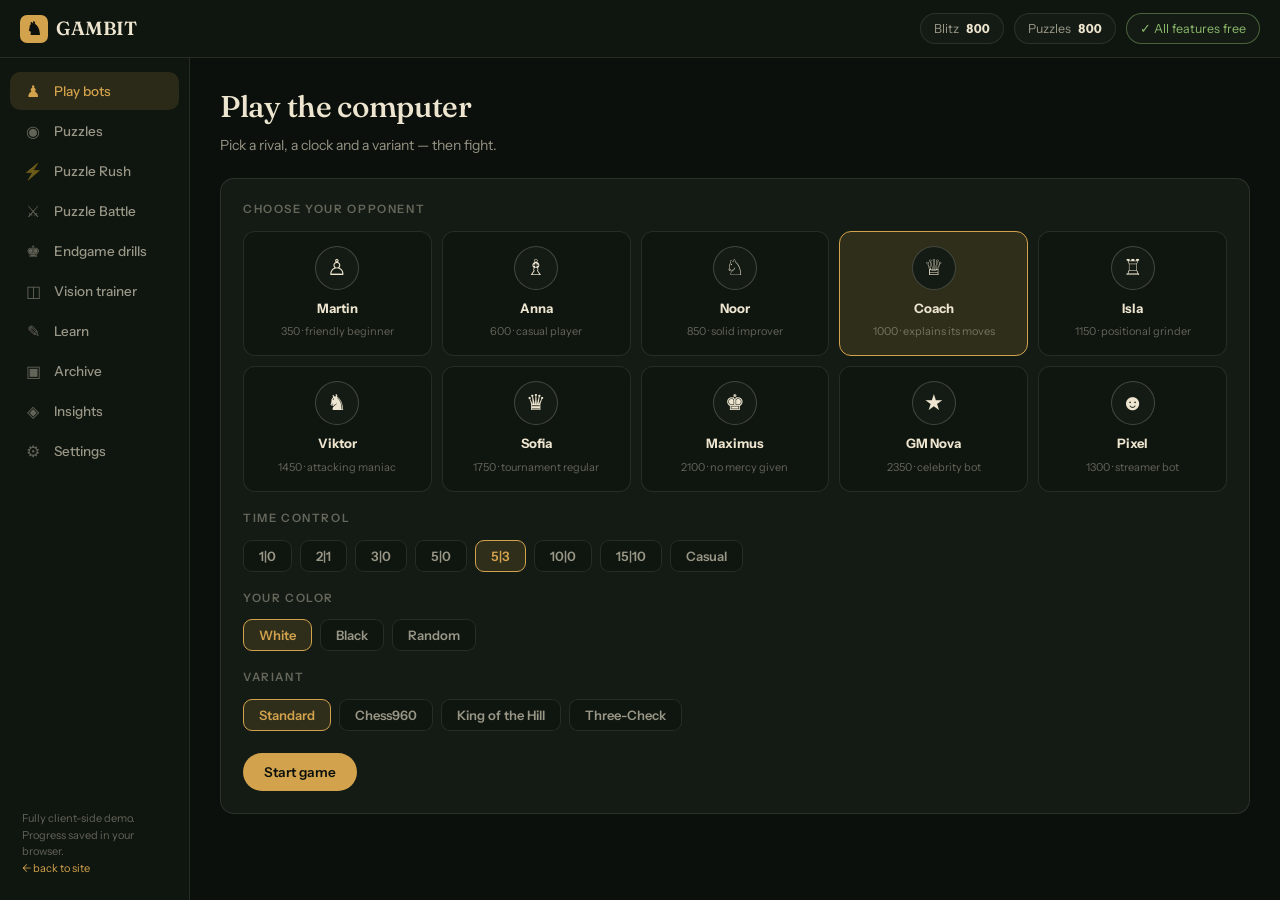
==== app.html @ e7a6931c "Initial commit" ====
<!DOCTYPE html>
<html lang="en">
<head>
<meta charset="UTF-8">
<meta name="viewport" content="width=device-width, initial-scale=1.0">
<title>GAMBIT — Play</title>
<link rel="preconnect" href="https://fonts.googleapis.com">
<link rel="preconnect" href="https://fonts.gstatic.com" crossorigin>
<link href="https://fonts.googleapis.com/css2?family=Fraunces:ital,opsz,wght@0,9..144,300..900;1,9..144,300..900&family=Instrument+Sans:ital,wght@0,400..700;1,400..700&display=swap" rel="stylesheet">
<style>
:root{
  --ink:#0b100c; --ink-2:#0f150f; --panel:#141b14; --panel-2:#182018;
  --line:rgba(237,229,207,.11); --line-strong:rgba(237,229,207,.22);
  --ivory:#ede5cf; --ivory-dim:rgba(237,229,207,.62); --ivory-faint:rgba(237,229,207,.38);
  --gold:#d2a24c; --gold-soft:rgba(210,162,76,.14);
  --green:#8ab86a; --green-soft:rgba(138,184,106,.13);
  --platinum:#c9cdd6; --diamond:#8ecfe0; --diamond-soft:rgba(142,207,224,.12);
  --red:#d0685a; --red-soft:rgba(208,104,90,.14);
  --sq-light:#e8dfc5; --sq-dark:#4e6b45;
  --font-display:"Fraunces",Georgia,serif; --font-body:"Instrument Sans",-apple-system,sans-serif;
}
*{margin:0;padding:0;box-sizing:border-box}
html,body{height:100%}
body{
  background:var(--ink);color:var(--ivory);font-family:var(--font-body);
  font-size:15px;line-height:1.55;-webkit-font-smoothing:antialiased;
  display:flex;flex-direction:column;overflow:hidden;
}
::selection{background:var(--gold);color:var(--ink)}
button{font-family:var(--font-body)}

/* ---------- topbar ---------- */
.topbar{
  display:flex;align-items:center;gap:18px;height:58px;padding:0 20px;
  border-bottom:1px solid var(--line);background:var(--ink-2);flex-shrink:0;
}
.logo{
  font-family:var(--font-display);font-size:19px;font-weight:600;color:var(--ivory);
  text-decoration:none;display:flex;align-items:center;gap:8px;
}
.logo .kn{width:28px;height:28px;border-radius:7px;background:var(--gold);color:var(--ink);display:grid;place-items:center;font-size:18px}
.topstats{margin-left:auto;display:flex;gap:10px;align-items:center;font-size:12.5px}
.stat-pill{
  display:flex;align-items:center;gap:7px;padding:5px 13px;border-radius:99px;
  border:1px solid var(--line);background:var(--panel);color:var(--ivory-dim);white-space:nowrap;
}
.stat-pill b{color:var(--ivory);font-variant-numeric:tabular-nums}
#tier-badge{cursor:pointer;border-color:rgba(210,162,76,.4);transition:.2s}
#tier-badge:hover{border-color:var(--gold)}
#tier-badge.t-basic{color:var(--ivory-dim)}
#tier-badge.t-gold{color:var(--gold)}
#tier-badge.t-platinum{color:var(--platinum)}
#tier-badge.t-diamond{color:var(--diamond)}

/* ---------- layout ---------- */
.shell{display:flex;flex:1;min-height:0}
.sidebar{
  width:190px;flex-shrink:0;border-right:1px solid var(--line);background:var(--ink-2);
  padding:14px 10px;display:flex;flex-direction:column;gap:2px;overflow-y:auto;
}
.snav{
  display:flex;align-items:center;gap:11px;padding:9px 13px;border-radius:10px;
  background:transparent;border:0;color:var(--ivory-dim);font-size:13.5px;font-weight:500;
  cursor:pointer;text-align:left;transition:.15s;width:100%;
}
.snav .ic{width:20px;text-align:center;font-size:16px;color:var(--ivory-faint)}
.snav:hover{background:rgba(237,229,207,.05);color:var(--ivory)}
.snav.on{background:var(--gold-soft);color:var(--gold)}
.snav.on .ic{color:var(--gold)}
.snav .lock{margin-left:auto;font-size:11px;color:var(--ivory-faint)}
.side-note{margin-top:auto;font-size:11px;color:var(--ivory-faint);padding:10px 12px;line-height:1.5}
.side-note a{color:var(--gold);text-decoration:none}

.main{flex:1;overflow-y:auto;padding:26px 30px 60px}
.panel{display:none;max-width:1060px;margin:0 auto}
.panel.on{display:block}
.panel-head{margin-bottom:22px}
.panel-head h1{font-family:var(--font-display);font-size:30px;font-weight:520;letter-spacing:-.01em}
.panel-head p{color:var(--ivory-dim);font-size:14px;margin-top:4px}

/* ---------- shared ui ---------- */
.card{background:var(--panel);border:1px solid var(--line);border-radius:14px;padding:22px}
.btn{
  display:inline-flex;align-items:center;justify-content:center;gap:8px;
  font-weight:600;font-size:13.5px;padding:10px 20px;border-radius:99px;
  border:1px solid transparent;cursor:pointer;transition:.18s;text-decoration:none;
}
.btn-gold{background:var(--gold);color:var(--ink)}
.btn-gold:hover{background:#e3b562}
.btn-ghost{border-color:var(--line-strong);color:var(--ivory);background:transparent}
.btn-ghost:hover{border-color:var(--ivory)}
.btn-sm{padding:7px 14px;font-size:12.5px}
.btn:disabled{opacity:.45;cursor:not-allowed}
.tag{
  display:inline-block;font-size:10.5px;font-weight:600;letter-spacing:.1em;text-transform:uppercase;
  padding:3px 9px;border-radius:99px;border:1px solid var(--line-strong);color:var(--ivory-dim);
}
.tag.gold{color:var(--gold);border-color:rgba(210,162,76,.45);background:var(--gold-soft)}
.tag.green{color:var(--green);border-color:rgba(138,184,106,.45);background:var(--green-soft)}
.tag.diamond{color:var(--diamond);border-color:rgba(142,207,224,.45);background:var(--diamond-soft)}
.tag.red{color:var(--red);border-color:rgba(208,104,90,.45);background:var(--red-soft)}

/* ---------- board widget ---------- */
.gboard{
  display:grid;grid-template-columns:repeat(8,1fr);aspect-ratio:1;width:100%;
  border-radius:10px;overflow:hidden;border:1px solid rgba(0,0,0,.55);
  box-shadow:0 20px 50px rgba(0,0,0,.4);user-select:none;
}
.gboard .sq{
  position:relative;display:grid;place-items:center;aspect-ratio:1;
  font-size:clamp(20px,4.2vmin,40px);line-height:1;cursor:pointer;
}
.gboard .sq.l{background:var(--sq-light)}
.gboard .sq.d{background:var(--sq-dark)}
.gboard .sq .pc{position:relative;z-index:2}
.gboard .sq .pc.w{color:#fbf6e8;text-shadow:0 1px 0 rgba(0,0,0,.8),0 0 2px rgba(0,0,0,.55)}
.gboard .sq .pc.b{color:#1d2016;text-shadow:0 1px 0 rgba(255,255,255,.15)}
.gboard .sq.sel::after,{}
.gboard .sq.sel::before{content:"";position:absolute;inset:0;background:rgba(210,162,76,.4);z-index:1}
.gboard .sq.last::before{content:"";position:absolute;inset:0;background:rgba(210,162,76,.22);z-index:0}
.gboard .sq.chk::before{content:"";position:absolute;inset:0;background:rgba(208,104,90,.5);z-index:1}
.gboard .sq .dot{
  position:absolute;width:26%;height:26%;border-radius:50%;
  background:rgba(20,27,20,.35);z-index:3;pointer-events:none;
}
.gboard .sq.l .dot{background:rgba(20,27,20,.25)}
.gboard .sq .ring{
  position:absolute;inset:6%;border-radius:50%;
  border:3px solid rgba(20,27,20,.3);z-index:3;pointer-events:none;
}
.gboard .sq .pcimg{
  width:88%;height:88%;position:relative;z-index:2;pointer-events:none;
  -webkit-user-drag:none;
}
.gboard .sq .coord{
  position:absolute;font-size:9px;font-weight:700;z-index:1;opacity:.7;
}

/* ---------- settings ---------- */
.pieceset-row{display:flex;gap:12px;flex-wrap:wrap;margin-top:12px}
.pieceset-card{
  background:var(--ink-2);border:1px solid var(--line);border-radius:12px;
  padding:14px 20px;cursor:pointer;text-align:center;transition:.15s;min-width:110px;
}
.pieceset-card:hover{border-color:var(--line-strong)}
.pieceset-card.sel{border-color:var(--gold);background:var(--gold-soft)}
.pieceset-card .prev{
  display:flex;gap:3px;font-size:32px;margin-bottom:8px;
  align-items:center;justify-content:center;height:42px;color:var(--ivory);
}
.pieceset-card .prev img{width:36px;height:36px}
.pieceset-card b{font-size:12.5px}
.swatch-row{display:flex;gap:12px;flex-wrap:wrap;margin-top:12px}
.swatch{
  width:80px;border-radius:10px;cursor:pointer;border:2px solid var(--line);
  overflow:hidden;background:var(--ink-2);transition:.15s;padding-bottom:4px;
}
.swatch:hover{border-color:var(--line-strong)}
.swatch.sel{border-color:var(--gold)}
.swatch .grid{
  width:100%;height:56px;
  background:repeating-conic-gradient(var(--sw-d) 0% 25%, var(--sw-l) 0% 50%) 0 0/50% 50%;
}
.swatch span{display:block;font-size:10px;text-align:center;color:var(--ivory-dim);padding-top:5px}
.promo-row button .pcimg{width:44px;height:44px}
.gboard .sq .coord.f{right:3px;bottom:2px}
.gboard .sq .coord.r{left:3px;top:2px}
.gboard .sq.l .coord{color:var(--sq-dark)}
.gboard .sq.d .coord{color:var(--sq-light)}

/* ---------- play panel ---------- */
.setup-grid{display:grid;grid-template-columns:1fr;gap:18px}
.bots-grid{display:grid;grid-template-columns:repeat(5,1fr);gap:10px;margin-top:12px}
.bot-card{
  background:var(--ink-2);border:1px solid var(--line);border-radius:12px;padding:14px 10px;
  text-align:center;cursor:pointer;transition:.15s;position:relative;
}
.bot-card:hover{border-color:var(--line-strong)}
.bot-card.sel{border-color:var(--gold);background:var(--gold-soft)}
.bot-card .face{
  width:44px;height:44px;border-radius:50%;margin:0 auto 8px;font-size:22px;
  display:grid;place-items:center;background:var(--panel);border:1px solid var(--line-strong);
}
.bot-card b{display:block;font-size:13px}
.bot-card small{color:var(--ivory-faint);font-size:11px}
.bot-card .locked-ov{
  position:absolute;inset:0;border-radius:12px;background:rgba(11,16,12,.72);
  display:grid;place-items:center;font-size:11px;color:var(--gold);font-weight:600;
}
.opt-row{display:flex;gap:8px;flex-wrap:wrap;margin-top:12px}
.opt{
  padding:7px 15px;border-radius:9px;font-size:13px;font-weight:600;
  background:var(--ink-2);border:1px solid var(--line);color:var(--ivory-dim);cursor:pointer;transition:.15s;
}
.opt:hover{border-color:var(--line-strong);color:var(--ivory)}
.opt.sel{border-color:var(--gold);color:var(--gold);background:var(--gold-soft)}
.setup-label{font-size:11.5px;font-weight:600;letter-spacing:.14em;text-transform:uppercase;color:var(--ivory-faint);margin-top:18px}

.game-layout{display:grid;grid-template-columns:minmax(300px,560px) minmax(240px,1fr);gap:22px;align-items:start}
.player-bar{
  display:flex;align-items:center;gap:11px;padding:9px 4px;
}
.player-bar .face{width:34px;height:34px;border-radius:50%;background:var(--panel);border:1px solid var(--line-strong);display:grid;place-items:center;font-size:17px;flex-shrink:0}
.player-bar b{font-size:13.5px}
.player-bar small{color:var(--ivory-faint);font-size:11.5px;display:block}
.clock{
  margin-left:auto;font-variant-numeric:tabular-nums;font-weight:700;font-size:19px;
  padding:6px 14px;border-radius:9px;background:var(--ink-2);border:1px solid var(--line);
  color:var(--ivory-dim);
}
.clock.on{color:var(--ivory);border-color:var(--gold);background:var(--gold-soft)}
.clock.low{color:var(--red);border-color:var(--red)}
.side-col .card{margin-bottom:14px}
.movelist{
  max-height:300px;overflow-y:auto;font-size:13px;font-variant-numeric:tabular-nums;
  display:grid;grid-template-columns:32px 1fr 1fr;gap:1px 8px;
}
.movelist .no{color:var(--ivory-faint)}
.movelist span{padding:2px 4px;border-radius:5px}
.movelist span.cur{background:var(--gold-soft);color:var(--gold)}
.coach-bubble{
  font-size:13px;color:var(--ivory-dim);background:var(--ink-2);
  border:1px dashed var(--line-strong);border-radius:10px;padding:12px 14px;margin-top:10px;
}
.coach-bubble b{color:var(--gold)}
.game-status{font-size:13.5px;color:var(--ivory-dim);min-height:20px;margin:10px 0}
.game-btns{display:flex;gap:8px;flex-wrap:wrap}
.checks-track{display:flex;gap:5px;margin-top:6px}
.checks-track span{width:14px;height:14px;border-radius:4px;background:var(--ink-2);border:1px solid var(--line)}
.checks-track span.hit{background:var(--red);border-color:var(--red)}

/* ---------- puzzle panels ---------- */
.puz-layout{display:grid;grid-template-columns:minmax(300px,520px) minmax(240px,1fr);gap:22px;align-items:start}
.puz-meta .big-num{font-family:var(--font-display);font-size:42px;font-weight:540;line-height:1}
.puz-meta .lbl{font-size:11px;letter-spacing:.14em;text-transform:uppercase;color:var(--ivory-faint)}
.puz-feedback{font-size:14px;min-height:22px;margin-top:10px}
.puz-feedback.good{color:var(--green)}
.puz-feedback.bad{color:var(--red)}
.streak-flame{font-size:26px}
.stat-row{display:flex;gap:20px;margin-top:14px;flex-wrap:wrap}
.stat-row>div b{display:block;font-family:var(--font-display);font-size:24px;font-weight:540}
.stat-row>div span{font-size:11px;color:var(--ivory-faint);letter-spacing:.08em;text-transform:uppercase}
.rush-hud{display:flex;align-items:center;gap:16px;margin-bottom:14px;flex-wrap:wrap}
.rush-hud .timer{font-variant-numeric:tabular-nums;font-family:var(--font-display);font-size:34px;font-weight:560}
.rush-hud .timer.low{color:var(--red)}
.strikes{display:flex;gap:6px}
.strikes span{
  width:28px;height:28px;border-radius:8px;display:grid;place-items:center;
  background:var(--ink-2);border:1px solid var(--line);font-size:14px;color:var(--ivory-faint);
}
.strikes span.hit{color:var(--red);border-color:var(--red);background:var(--red-soft)}
.battle-scores{display:flex;gap:14px;align-items:center;margin-bottom:12px}
.battle-scores .bscore{
  flex:1;text-align:center;background:var(--ink-2);border:1px solid var(--line);
  border-radius:12px;padding:10px;
}
.battle-scores .bscore b{font-family:var(--font-display);font-size:30px;font-weight:560;display:block}
.battle-scores .bscore.me b{color:var(--green)}
.battle-scores .bscore.opp b{color:var(--red)}
.battle-scores .vs{font-family:var(--font-display);font-style:italic;color:var(--ivory-faint)}

/* ---------- drills ---------- */
.drill-grid{display:grid;grid-template-columns:repeat(3,1fr);gap:14px}
.drill-card{
  background:var(--panel);border:1px solid var(--line);border-radius:12px;padding:20px;
  cursor:pointer;transition:.15s;position:relative;
}
.drill-card:hover{border-color:var(--gold)}
.drill-card h4{font-family:var(--font-display);font-size:17px;font-weight:560;margin-bottom:4px}
.drill-card p{font-size:12.5px;color:var(--ivory-dim)}
.drill-card .done{position:absolute;top:14px;right:14px;color:var(--green);font-size:16px}
.drill-card.locked{opacity:.55}
.drill-card.locked:hover{border-color:var(--line)}

/* ---------- vision ---------- */
.vision-target{
  font-family:var(--font-display);font-size:54px;font-weight:600;text-align:center;
  letter-spacing:.02em;min-height:70px;
}
.vision-target .good{color:var(--green)}
.vision-target .bad{color:var(--red)}

/* ---------- learn ---------- */
.lesson{border:1px solid var(--line);border-radius:12px;margin-bottom:10px;background:var(--panel);overflow:hidden}
.lesson summary{
  padding:16px 20px;cursor:pointer;font-weight:600;font-size:14.5px;list-style:none;
  display:flex;align-items:center;gap:12px;
}
.lesson summary .ic{color:var(--gold)}
.lesson summary::-webkit-details-marker{display:none}
.lesson .body{padding:0 20px 18px;font-size:14px;color:var(--ivory-dim);line-height:1.7}
.lesson .body p{margin-bottom:10px}
.lesson .body b{color:var(--ivory)}
.theme-grid{display:grid;grid-template-columns:repeat(3,1fr);gap:12px;margin-top:14px}

/* ---------- archive ---------- */
.arch-table{width:100%;border-collapse:collapse;font-size:13px}
.arch-table th{
  text-align:left;padding:9px 12px;font-size:10.5px;letter-spacing:.12em;text-transform:uppercase;
  color:var(--ivory-faint);border-bottom:1px solid var(--line-strong);
}
.arch-table td{padding:10px 12px;border-bottom:1px solid var(--line)}
.arch-table tr.g{cursor:pointer;transition:.12s}
.arch-table tr.g:hover{background:rgba(237,229,207,.04)}
.res-w{color:var(--green);font-weight:700}
.res-l{color:var(--red);font-weight:700}
.res-d{color:var(--ivory-faint);font-weight:700}

/* ---------- insights ---------- */
.ins-grid{display:grid;grid-template-columns:1fr 1fr;gap:16px}
.ins-grid canvas{width:100%;height:150px}
.gate-card{text-align:center;padding:50px 30px}
.gate-card .big{font-size:40px;margin-bottom:12px}

/* ---------- membership ---------- */
.mem-grid{display:grid;grid-template-columns:repeat(4,1fr);gap:14px}
.mem-card{background:var(--panel);border:1px solid var(--line);border-radius:14px;padding:20px;display:flex;flex-direction:column}
.mem-card h4{font-family:var(--font-display);font-size:19px;font-weight:560;margin-bottom:2px}
.mem-card .pr{font-size:12px;color:var(--ivory-faint);margin-bottom:12px}
.mem-card ul{list-style:none;font-size:12px;color:var(--ivory-dim);flex:1;margin-bottom:14px}
.mem-card ul li{padding:4px 0 4px 16px;position:relative}
.mem-card ul li::before{content:"✓";position:absolute;left:0;color:var(--green)}
.mem-card.cur{border-color:var(--gold)}
.mem-card.cur .curtag{color:var(--gold);font-size:10.5px;font-weight:700;letter-spacing:.1em;text-transform:uppercase}
.mem-card.t-gold h4{color:var(--gold)}
.mem-card.t-platinum h4{color:var(--platinum)}
.mem-card.t-diamond h4{color:var(--diamond)}

/* ---------- review ---------- */
.rev-list{max-height:340px;overflow-y:auto;font-size:13px}
.rev-row{display:flex;gap:10px;align-items:baseline;padding:6px 8px;border-bottom:1px solid var(--line)}
.rev-row .mv{font-variant-numeric:tabular-nums;min-width:76px;font-weight:600}
.rev-row .cls{font-size:11px;font-weight:700;min-width:84px}
.rev-row .cmt{color:var(--ivory-faint);font-size:12px}
.c-Best{color:var(--green)}.c-Excellent{color:#a4c977}.c-Good{color:#c4cf9a}
.c-Inaccuracy{color:#e0c04f}.c-Mistake{color:#e09a3e}.c-Blunder{color:var(--red)}
.acc-big{font-family:var(--font-display);font-size:38px;font-weight:560}
.rev-progress{height:6px;border-radius:99px;background:var(--ink-2);overflow:hidden;margin:12px 0}
.rev-progress div{height:100%;background:var(--gold);width:0%;transition:width .2s}

/* ---------- modal & toast ---------- */
.modal-back{
  position:fixed;inset:0;background:rgba(5,8,5,.7);backdrop-filter:blur(4px);
  display:none;place-items:center;z-index:200;padding:20px;
}
.modal-back.on{display:grid}
.modal{
  background:var(--panel-2);border:1px solid var(--line-strong);border-radius:16px;
  padding:28px;max-width:520px;width:100%;max-height:86vh;overflow-y:auto;
  box-shadow:0 40px 90px rgba(0,0,0,.6);
}
.modal h3{font-family:var(--font-display);font-size:23px;font-weight:540;margin-bottom:10px}
.modal p{color:var(--ivory-dim);font-size:14px;margin-bottom:16px}
.promo-row{display:flex;gap:10px;justify-content:center}
.promo-row button{
  width:64px;height:64px;font-size:38px;border-radius:12px;cursor:pointer;
  background:var(--ink-2);border:1px solid var(--line-strong);color:var(--ivory);transition:.15s;
}
.promo-row button:hover{border-color:var(--gold);background:var(--gold-soft)}
#toast{
  position:fixed;bottom:24px;left:50%;transform:translateX(-50%) translateY(80px);
  background:var(--panel-2);border:1px solid var(--gold);color:var(--ivory);
  padding:11px 22px;border-radius:99px;font-size:13.5px;z-index:300;
  transition:transform .3s cubic-bezier(.2,.7,.2,1);pointer-events:none;max-width:90vw;
}
#toast.on{transform:translateX(-50%) translateY(0)}

/* ---------- responsive ---------- */
@media(max-width:900px){
  .sidebar{width:56px;padding:12px 6px}
  .snav{justify-content:center;padding:10px 0}
  .snav .txt,.snav .lock,.side-note{display:none}
  .game-layout,.puz-layout{grid-template-columns:1fr}
  .bots-grid{grid-template-columns:repeat(3,1fr)}
  .drill-grid,.theme-grid{grid-template-columns:repeat(2,1fr)}
  .mem-grid,.ins-grid{grid-template-columns:1fr 1fr}
  .main{padding:18px 14px 50px}
  .topstats .hide-m{display:none}
}
@media(max-width:560px){
  .mem-grid,.ins-grid,.drill-grid,.theme-grid,.bots-grid{grid-template-columns:1fr 1fr}
}
</style>
</head>
<body>

<div class="topbar">
  <a class="logo" href="index.html"><span class="kn">♞</span>GAMBIT</a>
  <div class="topstats">
    <span class="stat-pill hide-m">Blitz <b id="top-blitz">800</b></span>
    <span class="stat-pill hide-m">Puzzles <b id="top-puzzle">800</b></span>
    <span class="stat-pill" style="color:var(--green);border-color:rgba(138,184,106,.45)">✓ All features free</span>
  </div>
</div>

<div class="shell">
  <nav class="sidebar" id="sidebar">
    <button class="snav on" data-p="play"><span class="ic">♟</span><span class="txt">Play bots</span></button>
    <button class="snav" data-p="puzzles"><span class="ic">◉</span><span class="txt">Puzzles</span></button>
    <button class="snav" data-p="rush"><span class="ic">⚡</span><span class="txt">Puzzle Rush</span></button>
    <button class="snav" data-p="battle"><span class="ic">⚔</span><span class="txt">Puzzle Battle</span></button>
    <button class="snav" data-p="drills"><span class="ic">♚</span><span class="txt">Endgame drills</span></button>
    <button class="snav" data-p="vision"><span class="ic">◫</span><span class="txt">Vision trainer</span></button>
    <button class="snav" data-p="learn"><span class="ic">✎</span><span class="txt">Learn</span></button>
    <button class="snav" data-p="archive"><span class="ic">▣</span><span class="txt">Archive</span></button>
    <button class="snav" data-p="insights"><span class="ic">◈</span><span class="txt">Insights</span></button>
    <button class="snav" data-p="settings"><span class="ic">⚙</span><span class="txt">Settings</span></button>
    <div class="side-note">Fully client-side demo.<br>Progress saved in your browser.<br><a href="index.html">← back to site</a></div>
  </nav>

  <main class="main">

    <!-- ============ PLAY ============ -->
    <div class="panel on" id="panel-play">
      <div class="panel-head"><h1>Play the computer</h1><p>Pick a rival, a clock and a variant — then fight.</p></div>
      <div id="play-setup">
        <div class="card">
          <div class="setup-label" style="margin-top:0">Choose your opponent</div>
          <div class="bots-grid" id="bots-grid"></div>
          <div class="setup-label">Time control</div>
          <div class="opt-row" id="tc-row"></div>
          <div class="setup-label">Your color</div>
          <div class="opt-row" id="color-row">
            <button class="opt sel" data-v="w">White</button>
            <button class="opt" data-v="b">Black</button>
            <button class="opt" data-v="r">Random</button>
          </div>
          <div class="setup-label">Variant</div>
          <div class="opt-row" id="var-row">
            <button class="opt sel" data-v="standard">Standard</button>
            <button class="opt" data-v="960">Chess960</button>
            <button class="opt" data-v="koth">King of the Hill</button>
            <button class="opt" data-v="3check">Three-Check</button>
          </div>
          <div style="margin-top:22px;display:flex;gap:10px;align-items:center;flex-wrap:wrap">
            <button class="btn btn-gold" id="btn-start-game">Start game</button>
            <span style="font-size:12px;color:var(--ivory-faint)" id="setup-note"></span>
          </div>
        </div>
      </div>
      <div id="play-game" style="display:none">
        <div class="game-layout">
          <div>
            <div class="player-bar" id="bar-top"></div>
            <div id="board-play"></div>
            <div class="player-bar" id="bar-bottom"></div>
          </div>
          <div class="side-col">
            <div class="card">
              <div class="setup-label" style="margin-top:0">Moves</div>
              <div class="movelist" id="movelist"></div>
              <div class="game-status" id="game-status"></div>
              <div id="checks-ui" style="display:none;font-size:12px;color:var(--ivory-faint)">
                Checks — you: <span class="checks-track" id="chk-me"></span> bot: <span class="checks-track" id="chk-bot"></span>
              </div>
              <div class="game-btns" style="margin-top:12px">
                <button class="btn btn-ghost btn-sm" id="btn-hint">Hint</button>
                <button class="btn btn-ghost btn-sm" id="btn-flip">Flip</button>
                <button class="btn btn-ghost btn-sm" id="btn-resign">Resign</button>
                <button class="btn btn-ghost btn-sm" id="btn-abort">New game</button>
              </div>
              <div class="coach-bubble" id="coach-bubble" style="display:none"></div>
            </div>
            <div class="card" id="postgame" style="display:none">
              <div class="setup-label" style="margin-top:0">Game over</div>
              <div id="postgame-txt" style="font-size:14px;margin:8px 0 14px"></div>
              <div class="game-btns">
                <button class="btn btn-gold btn-sm" id="btn-review">Game Review</button>
                <button class="btn btn-ghost btn-sm" id="btn-rematch">Rematch</button>
              </div>
            </div>
          </div>
        </div>
      </div>
    </div>

    <!-- ============ PUZZLES ============ -->
    <div class="panel" id="panel-puzzles">
      <div class="panel-head"><h1>Puzzles</h1><p>Rated tactics and the Daily Puzzle — every position is engine-verified.</p></div>
      <div class="puz-layout">
        <div>
          <div id="board-puzzle"></div>
          <div class="puz-feedback" id="puz-feedback"></div>
        </div>
        <div class="side-col">
          <div class="card">
            <div class="setup-label" style="margin-top:0">Daily Puzzle <span id="daily-date" style="letter-spacing:0;text-transform:none"></span></div>
            <div class="stat-row">
              <div><b id="streak-count">0</b><span>day streak</span></div>
              <div><b id="daily-state">—</b><span>today</span></div>
            </div>
            <button class="btn btn-gold btn-sm" id="btn-daily" style="margin-top:14px">Solve today's puzzle</button>
          </div>
          <div class="card">
            <div class="setup-label" style="margin-top:0">Rated Puzzles</div>
            <div class="stat-row">
              <div><b id="puz-rating">800</b><span>puzzle rating</span></div>
              <div><b id="puz-solved">0</b><span>solved total</span></div>
            </div>
            <div style="display:flex;gap:8px;margin-top:14px">
              <button class="btn btn-gold btn-sm" id="btn-rated">Rated puzzle</button>
              <button class="btn btn-ghost btn-sm" id="btn-practice">Practice (unrated)</button>
            </div>
          </div>
          <div class="card" id="puz-info" style="display:none">
            <div class="setup-label" style="margin-top:0">Current puzzle</div>
            <div style="font-size:13.5px;color:var(--ivory-dim)" id="puz-desc"></div>
            <button class="btn btn-ghost btn-sm" id="btn-puz-giveup" style="margin-top:12px">Give up</button>
          </div>
        </div>
      </div>
    </div>

    <!-- ============ RUSH ============ -->
    <div class="panel" id="panel-rush">
      <div class="panel-head"><h1>Puzzle Rush</h1><p>5 minutes. Escalating difficulty. Three strikes and you're out.</p></div>
      <div class="puz-layout">
        <div>
          <div class="rush-hud">
            <div class="timer" id="rush-timer">5:00</div>
            <div class="strikes" id="rush-strikes"><span>✗</span><span>✗</span><span>✗</span></div>
            <div style="margin-left:auto" class="puz-meta"><div class="big-num" id="rush-score">0</div><div class="lbl">score</div></div>
          </div>
          <div id="board-rush"></div>
          <div class="puz-feedback" id="rush-feedback"></div>
        </div>
        <div class="side-col">
          <div class="card">
            <div class="stat-row" style="margin-top:0">
              <div><b id="rush-best">0</b><span>best score</span></div>
            </div>
            <button class="btn btn-gold" id="btn-rush-start" style="margin-top:16px">Start Puzzle Rush</button>
          </div>
        </div>
      </div>
    </div>

    <!-- ============ BATTLE ============ -->
    <div class="panel" id="panel-battle">
      <div class="panel-head"><h1>Puzzle Battle</h1><p>Same puzzles, same clock — race a matched rival for 3 minutes.</p></div>
      <div class="puz-layout">
        <div>
          <div class="battle-scores">
            <div class="bscore me"><b id="bat-me">0</b>you</div>
            <div class="vs">vs</div>
            <div class="bscore opp"><b id="bat-opp">0</b><span id="bat-opp-name">rival</span></div>
          </div>
          <div class="rush-hud">
            <div class="timer" id="bat-timer">3:00</div>
            <div class="strikes" id="bat-strikes"><span>✗</span><span>✗</span><span>✗</span></div>
          </div>
          <div id="board-battle"></div>
          <div class="puz-feedback" id="bat-feedback"></div>
        </div>
        <div class="side-col">
          <div class="card">
            <div class="stat-row" style="margin-top:0">
              <div><b id="bat-rating">800</b><span>battle rating</span></div>
              <div><b id="bat-pts">0</b><span>season points</span></div>
            </div>
            <button class="btn btn-gold" id="btn-bat-start" style="margin-top:16px">Find opponent</button>
            <div style="font-size:11.5px;color:var(--ivory-faint);margin-top:10px">Win streaks multiply season points. Season resets monthly.</div>
          </div>
        </div>
      </div>
    </div>

    <!-- ============ DRILLS ============ -->
    <div class="panel" id="panel-drills">
      <div class="panel-head"><h1>Endgame drills</h1><p>Convert winning endgames against a stubborn engine. Draws count as a fail — technique matters.</p></div>
      <div id="drill-list"><div class="drill-grid" id="drill-grid"></div></div>
      <div id="drill-play" style="display:none">
        <div class="puz-layout">
          <div>
            <div id="board-drill"></div>
            <div class="puz-feedback" id="drill-feedback"></div>
          </div>
          <div class="side-col">
            <div class="card">
              <div class="setup-label" style="margin-top:0" id="drill-title">Drill</div>
              <p style="font-size:13px;color:var(--ivory-dim);margin:8px 0 14px" id="drill-desc"></p>
              <div class="game-btns">
                <button class="btn btn-ghost btn-sm" id="btn-drill-restart">Restart</button>
                <button class="btn btn-ghost btn-sm" id="btn-drill-back">All drills</button>
              </div>
            </div>
          </div>
        </div>
      </div>
    </div>

    <!-- ============ VISION ============ -->
    <div class="panel" id="panel-vision">
      <div class="panel-head"><h1>Vision trainer</h1><p>30 seconds — click the named square as fast as you can. Board coordinates become reflex.</p></div>
      <div class="puz-layout">
        <div>
          <div class="vision-target" id="vision-target">—</div>
          <div id="board-vision"></div>
        </div>
        <div class="side-col">
          <div class="card">
            <div class="stat-row" style="margin-top:0">
              <div><b id="vis-time">30</b><span>seconds</span></div>
              <div><b id="vis-score">0</b><span>score</span></div>
              <div><b id="vis-best">0</b><span>best</span></div>
            </div>
            <div class="opt-row" style="margin-top:14px">
              <button class="opt sel" id="vis-side-w">As White</button>
              <button class="opt" id="vis-side-b">As Black</button>
            </div>
            <button class="btn btn-gold" id="btn-vis-start" style="margin-top:14px">Start</button>
          </div>
        </div>
      </div>
    </div>

    <!-- ============ LEARN ============ -->
    <div class="panel" id="panel-learn">
      <div class="panel-head"><h1>Learn</h1><p>The free "New to Chess" guide, plus themed checkmate trainers.</p></div>
      <div id="learn-lessons"></div>
      <div class="card" style="margin-top:20px">
        <div class="setup-label" style="margin-top:0">Themed trainers</div>
        <div class="theme-grid" id="theme-grid"></div>
      </div>
      <div id="learn-play" style="display:none;margin-top:20px">
        <div class="puz-layout">
          <div>
            <div id="board-learn"></div>
            <div class="puz-feedback" id="learn-feedback"></div>
          </div>
          <div class="side-col">
            <div class="card">
              <div class="setup-label" style="margin-top:0" id="learn-title">Trainer</div>
              <div class="stat-row"><div><b id="learn-prog">0/0</b><span>progress</span></div></div>
              <button class="btn btn-ghost btn-sm" id="btn-learn-back" style="margin-top:12px">Back to sets</button>
            </div>
          </div>
        </div>
      </div>
    </div>

    <!-- ============ ARCHIVE ============ -->
    <div class="panel" id="panel-archive">
      <div class="panel-head"><h1>Archive</h1><p>Every game you've played here, stored in your browser. Click a game to replay it.</p></div>
      <div class="card" style="padding:6px 6px">
        <table class="arch-table">
          <thead><tr><th>Date</th><th>Opponent</th><th>You</th><th>Time</th><th>Variant</th><th>Result</th><th>Moves</th></tr></thead>
          <tbody id="arch-body"></tbody>
        </table>
        <div id="arch-empty" style="padding:30px;text-align:center;color:var(--ivory-faint);font-size:13.5px">No games yet — go beat a bot.</div>
      </div>
    </div>

    <!-- ============ INSIGHTS ============ -->
    <div class="panel" id="panel-insights">
      <div class="panel-head"><h1>Insights</h1><p>Aggregated performance data across all your games.</p></div>
      <div id="insights-body">
        <div class="stat-row card" style="margin-bottom:16px;gap:34px">
          <div><b id="ins-games">0</b><span>games</span></div>
          <div><b id="ins-wins">0</b><span>wins</span></div>
          <div><b id="ins-draws">0</b><span>draws</span></div>
          <div><b id="ins-losses">0</b><span>losses</span></div>
          <div><b id="ins-acc">—</b><span>avg accuracy</span></div>
          <div><b id="ins-fav">—</b><span>most played rival</span></div>
        </div>
        <div class="ins-grid">
          <div class="card"><div class="setup-label" style="margin-top:0">Blitz rating</div><canvas id="ch-blitz" width="440" height="150"></canvas></div>
          <div class="card"><div class="setup-label" style="margin-top:0">Puzzle rating</div><canvas id="ch-puzzle" width="440" height="150"></canvas></div>
        </div>
      </div>
    </div>

    <!-- ============ SETTINGS ============ -->
    <div class="panel" id="panel-settings">
      <div class="panel-head"><h1>Settings</h1><p>Make the board yours — changes apply instantly and are saved in your browser.</p></div>
      <div class="card">
        <div class="setup-label" style="margin-top:0">Piece style</div>
        <div class="pieceset-row" id="pieceset-row"></div>
        <div class="setup-label">Board theme</div>
        <div class="swatch-row" id="swatch-row"></div>
        <div style="margin-top:22px;font-size:11.5px;color:var(--ivory-faint)">Piece artwork: “cburnett” (Colin M. L. Burnett) and “Merida” sets, via lichess — freely licensed.</div>
      </div>
      <div class="card" style="margin-top:16px">
        <div class="setup-label" style="margin-top:0">Danger zone</div>
        <p style="font-size:13px;color:var(--ivory-dim);margin:8px 0 12px">Wipe all local progress — ratings, games, streaks, settings.</p>
        <button class="btn btn-ghost btn-sm" id="btn-reset-all">Reset everything</button>
      </div>
    </div>

  </main>
</div>

<!-- modals -->
<div class="modal-back" id="modal-promo">
  <div class="modal" style="max-width:360px;text-align:center">
    <h3>Promote to</h3>
    <div class="promo-row" id="promo-row"></div>
  </div>
</div>

<div class="modal-back" id="modal-result">
  <div class="modal" style="max-width:400px;text-align:center">
    <h3 id="res-title">Game over</h3>
    <p id="res-sub"></p>
    <div id="res-rating" style="font-family:var(--font-display);font-size:30px;margin-bottom:18px"></div>
    <div style="display:flex;gap:10px;justify-content:center">
      <button class="btn btn-gold" id="res-review">Game Review</button>
      <button class="btn btn-ghost" id="res-close">Close</button>
    </div>
  </div>
</div>

<div class="modal-back" id="modal-review">
  <div class="modal" style="max-width:600px">
    <h3>Game Review</h3>
    <div id="rev-running">
      <p>Analyzing every move with the engine…</p>
      <div class="rev-progress"><div id="rev-bar"></div></div>
    </div>
    <div id="rev-done" style="display:none">
      <div style="display:flex;gap:30px;align-items:baseline;margin-bottom:12px">
        <div><div class="acc-big" id="rev-acc-me">—</div><div class="lbl" style="font-size:11px;color:var(--ivory-faint)">YOUR ACCURACY</div></div>
        <div><div class="acc-big" id="rev-acc-opp" style="color:var(--ivory-dim)">—</div><div class="lbl" style="font-size:11px;color:var(--ivory-faint)">OPPONENT</div></div>
      </div>
      <div class="rev-list" id="rev-list"></div>
      <p id="rev-coach-note" style="margin-top:12px;font-size:12px"></p>
    </div>
    <div style="margin-top:16px;text-align:right"><button class="btn btn-ghost btn-sm" id="rev-close">Close</button></div>
  </div>
</div>

<div class="modal-back" id="modal-replay">
  <div class="modal" style="max-width:520px">
    <h3 id="rp-title">Replay</h3>
    <div id="board-replay" style="max-width:420px;margin:0 auto"></div>
    <div style="display:flex;gap:8px;justify-content:center;margin-top:16px;align-items:center">
      <button class="btn btn-ghost btn-sm" id="rp-start">⏮</button>
      <button class="btn btn-ghost btn-sm" id="rp-prev">◀</button>
      <span id="rp-pos" style="font-size:13px;color:var(--ivory-dim);min-width:70px;text-align:center">0 / 0</span>
      <button class="btn btn-ghost btn-sm" id="rp-next">▶</button>
      <button class="btn btn-ghost btn-sm" id="rp-end">⏭</button>
      <button class="btn btn-ghost btn-sm" id="rp-close" style="margin-left:12px">Close</button>
    </div>
  </div>
</div>

<div id="toast"></div>

<script src="engine.js?v=7"></script>
<script src="puzzles.js?v=7"></script>
<script src="app.js?v=7"></script>
</body>
</html>
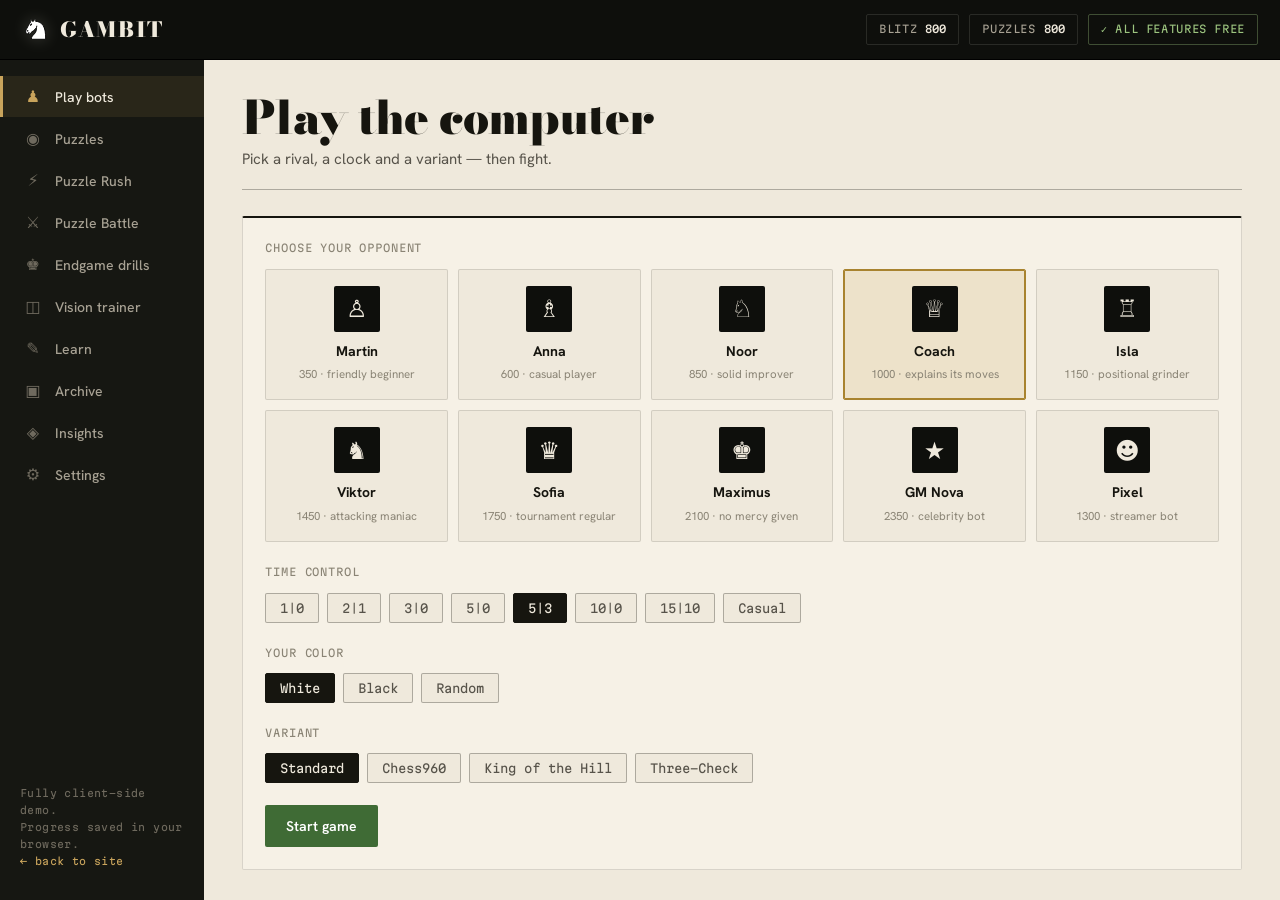
==== commit 8160b637: "App restyled to match the new landing page Same design language as index.html: ink top bar and sideb" ====
--- a/app.html
+++ b/app.html
@@ -4,392 +4,337 @@
 <meta charset="UTF-8">
 <meta name="viewport" content="width=device-width, initial-scale=1.0">
 <title>GAMBIT — Play</title>
+<link rel="icon" href="pieces/cburnett/wN.svg" type="image/svg+xml">
 <link rel="preconnect" href="https://fonts.googleapis.com">
 <link rel="preconnect" href="https://fonts.gstatic.com" crossorigin>
-<link href="https://fonts.googleapis.com/css2?family=Fraunces:ital,opsz,wght@0,9..144,300..900;1,9..144,300..900&family=Instrument+Sans:ital,wght@0,400..700;1,400..700&display=swap" rel="stylesheet">
+<link href="https://fonts.googleapis.com/css2?family=Bodoni+Moda:ital,opsz,wght@0,6..96,500;0,6..96,700;0,6..96,900;1,6..96,500;1,6..96,700&family=Hanken+Grotesk:wght@400;500;600;700&family=Martian+Mono:wght@400;500&display=swap" rel="stylesheet">
 <style>
+/* GAMBIT app — same language as the landing page: ink chrome, paper workspace,
+   Bodoni Moda / Hanken Grotesk / Martian Mono, board green + brass,
+   red only for check, losses, low time and blunders.
+   Variable names are kept (app.js and inline styles use them); on paper
+   --ivory* are the dark text tones, the ink chrome redefines them light. */
 :root{
-  --ink:#0b100c; --ink-2:#0f150f; --panel:#141b14; --panel-2:#182018;
-  --line:rgba(237,229,207,.11); --line-strong:rgba(237,229,207,.22);
-  --ivory:#ede5cf; --ivory-dim:rgba(237,229,207,.62); --ivory-faint:rgba(237,229,207,.38);
-  --gold:#d2a24c; --gold-soft:rgba(210,162,76,.14);
-  --green:#8ab86a; --green-soft:rgba(138,184,106,.13);
-  --platinum:#c9cdd6; --diamond:#8ecfe0; --diamond-soft:rgba(142,207,224,.12);
-  --red:#d0685a; --red-soft:rgba(208,104,90,.14);
+  --ink:#0e0f0c; --ink-2:#161712; --ink-3:#22231d;
+  --paper:#efe9dc; --paper-2:#e6dece; --paper-3:#d8cfbc; --paper-4:#cbc1ab;
+  --panel:#f6f1e6; --panel-2:#f6f1e6;
+  --line:rgba(22,21,15,.13); --line-strong:rgba(22,21,15,.3);
+  --ivory:#16150f; --ivory-dim:#57534a; --ivory-faint:#8a8475;
+  --gold:#a8832f; --gold-soft:rgba(201,164,92,.2);          /* brass */
+  --green:#3f6b35; --green-hi:#4f8243; --green-soft:rgba(63,107,53,.12);
+  --platinum:#6f7480; --diamond:#3d7f93; --diamond-soft:rgba(61,127,147,.12);
+  --red:#c8472f; --red-soft:rgba(200,71,47,.12);
   --sq-light:#e8dfc5; --sq-dark:#4e6b45;
-  --font-display:"Fraunces",Georgia,serif; --font-body:"Instrument Sans",-apple-system,sans-serif;
+  --font-display:"Bodoni Moda",Georgia,serif; --font-body:"Hanken Grotesk",system-ui,sans-serif;
+  --font-mono:"Martian Mono",ui-monospace,monospace;
+}
+.topbar,.sidebar{
+  --ivory:#efe9dc; --ivory-dim:#a7a193; --ivory-faint:#6f6a5e;
+  --line:rgba(239,233,220,.12); --line-strong:rgba(239,233,220,.24);
+  --panel:#1a1b17; --gold:#c9a45c; --green:#9cc47f;
 }
 *{margin:0;padding:0;box-sizing:border-box}
+[hidden]{display:none!important}
 html,body{height:100%}
 body{
-  background:var(--ink);color:var(--ivory);font-family:var(--font-body);
+  background:var(--paper);color:var(--ivory);font-family:var(--font-body);
   font-size:15px;line-height:1.55;-webkit-font-smoothing:antialiased;
   display:flex;flex-direction:column;overflow:hidden;
 }
-::selection{background:var(--gold);color:var(--ink)}
+::selection{background:var(--green);color:#fff}
+:focus-visible{outline:2px solid var(--gold);outline-offset:2px}
 button{font-family:var(--font-body)}
 
 /* ---------- topbar ---------- */
 .topbar{
-  display:flex;align-items:center;gap:18px;height:58px;padding:0 20px;
-  border-bottom:1px solid var(--line);background:var(--ink-2);flex-shrink:0;
+  display:flex;align-items:center;gap:18px;height:60px;padding:0 22px;
+  background:var(--ink);color:var(--ivory);flex-shrink:0;border-bottom:1px solid #000;
 }
 .logo{
-  font-family:var(--font-display);font-size:19px;font-weight:600;color:var(--ivory);
-  text-decoration:none;display:flex;align-items:center;gap:8px;
-}
-.logo .kn{width:28px;height:28px;border-radius:7px;background:var(--gold);color:var(--ink);display:grid;place-items:center;font-size:18px}
-.topstats{margin-left:auto;display:flex;gap:10px;align-items:center;font-size:12.5px}
+  font-family:var(--font-display);font-size:21px;font-weight:900;letter-spacing:.08em;color:var(--ivory);
+  text-decoration:none;display:flex;align-items:center;gap:10px;
+}
+.logo img{width:28px;height:28px;filter:drop-shadow(0 0 8px rgba(239,233,220,.2))}
+.logo .kn{display:none}
+.topstats{margin-left:auto;display:flex;gap:10px;align-items:center;font-size:12px}
 .stat-pill{
-  display:flex;align-items:center;gap:7px;padding:5px 13px;border-radius:99px;
-  border:1px solid var(--line);background:var(--panel);color:var(--ivory-dim);white-space:nowrap;
-}
-.stat-pill b{color:var(--ivory);font-variant-numeric:tabular-nums}
-#tier-badge{cursor:pointer;border-color:rgba(210,162,76,.4);transition:.2s}
-#tier-badge:hover{border-color:var(--gold)}
-#tier-badge.t-basic{color:var(--ivory-dim)}
-#tier-badge.t-gold{color:var(--gold)}
-#tier-badge.t-platinum{color:var(--platinum)}
-#tier-badge.t-diamond{color:var(--diamond)}
+  display:flex;align-items:center;gap:8px;padding:6px 12px;border-radius:2px;
+  border:1px solid var(--line);color:var(--ivory-dim);white-space:nowrap;
+  font-family:var(--font-mono);font-size:10.5px;letter-spacing:.06em;text-transform:uppercase;
+}
+.stat-pill b{color:var(--ivory);font-weight:500;letter-spacing:0}
+.stat-pill.free{color:var(--green);border-color:rgba(156,196,127,.35)}
+#tier-badge{cursor:pointer}
+#tier-badge.t-gold{color:var(--gold)}#tier-badge.t-platinum{color:var(--platinum)}#tier-badge.t-diamond{color:var(--diamond)}
 
 /* ---------- layout ---------- */
 .shell{display:flex;flex:1;min-height:0}
 .sidebar{
-  width:190px;flex-shrink:0;border-right:1px solid var(--line);background:var(--ink-2);
-  padding:14px 10px;display:flex;flex-direction:column;gap:2px;overflow-y:auto;
+  width:204px;flex-shrink:0;background:var(--ink-2);color:var(--ivory);
+  padding:16px 0;display:flex;flex-direction:column;gap:1px;overflow-y:auto;
 }
 .snav{
-  display:flex;align-items:center;gap:11px;padding:9px 13px;border-radius:10px;
-  background:transparent;border:0;color:var(--ivory-dim);font-size:13.5px;font-weight:500;
+  display:flex;align-items:center;gap:12px;padding:10px 20px;border-radius:0;
+  background:transparent;border:0;border-left:3px solid transparent;color:var(--ivory-dim);font-size:14px;font-weight:500;
   cursor:pointer;text-align:left;transition:.15s;width:100%;
 }
-.snav .ic{width:20px;text-align:center;font-size:16px;color:var(--ivory-faint)}
-.snav:hover{background:rgba(237,229,207,.05);color:var(--ivory)}
-.snav.on{background:var(--gold-soft);color:var(--gold)}
+.snav .ic{width:20px;text-align:center;font-size:16px;color:var(--ivory-faint);transition:.15s}
+.snav:hover{background:rgba(239,233,220,.04);color:var(--ivory)}
+.snav.on{border-left-color:var(--gold);color:var(--ivory);background:rgba(201,164,92,.1)}
 .snav.on .ic{color:var(--gold)}
 .snav .lock{margin-left:auto;font-size:11px;color:var(--ivory-faint)}
-.side-note{margin-top:auto;font-size:11px;color:var(--ivory-faint);padding:10px 12px;line-height:1.5}
+.side-note{margin-top:auto;font-family:var(--font-mono);font-size:10px;letter-spacing:.04em;color:var(--ivory-faint);padding:14px 20px;line-height:1.7}
 .side-note a{color:var(--gold);text-decoration:none}
 
-.main{flex:1;overflow-y:auto;padding:26px 30px 60px}
-.panel{display:none;max-width:1060px;margin:0 auto}
-.panel.on{display:block}
-.panel-head{margin-bottom:22px}
-.panel-head h1{font-family:var(--font-display);font-size:30px;font-weight:520;letter-spacing:-.01em}
-.panel-head p{color:var(--ivory-dim);font-size:14px;margin-top:4px}
+.main{flex:1;overflow-y:auto;padding:34px clamp(16px,3vw,44px) 70px;background:var(--paper)}
+.panel{display:none;max-width:1100px;margin:0 auto}
+.panel.on{display:block;animation:fadein .35s ease}
+@keyframes fadein{from{opacity:0;transform:translateY(8px)}}
+.panel-head{margin-bottom:26px;padding-bottom:18px;border-bottom:1px solid var(--line-strong)}
+.panel-head h1{font-family:var(--font-display);font-size:clamp(32px,3.6vw,46px);font-weight:900;letter-spacing:-.02em;line-height:1}
+.panel-head p{color:var(--ivory-dim);font-size:15px;margin-top:8px}
 
 /* ---------- shared ui ---------- */
-.card{background:var(--panel);border:1px solid var(--line);border-radius:14px;padding:22px}
+.card{background:var(--panel);border:1px solid var(--line);border-top:2px solid var(--ivory);border-radius:2px;padding:22px}
 .btn{
   display:inline-flex;align-items:center;justify-content:center;gap:8px;
-  font-weight:600;font-size:13.5px;padding:10px 20px;border-radius:99px;
-  border:1px solid transparent;cursor:pointer;transition:.18s;text-decoration:none;
-}
-.btn-gold{background:var(--gold);color:var(--ink)}
-.btn-gold:hover{background:#e3b562}
-.btn-ghost{border-color:var(--line-strong);color:var(--ivory);background:transparent}
-.btn-ghost:hover{border-color:var(--ivory)}
-.btn-sm{padding:7px 14px;font-size:12.5px}
-.btn:disabled{opacity:.45;cursor:not-allowed}
+  font-weight:600;font-size:14px;padding:11px 20px;border-radius:2px;
+  border:1.5px solid transparent;cursor:pointer;transition:.18s;text-decoration:none;
+}
+.btn-gold{background:var(--green);color:#fff}
+.btn-gold:hover{background:var(--green-hi);transform:translateY(-1px)}
+.btn-ghost{border-color:var(--ivory);color:var(--ivory);background:transparent}
+.btn-ghost:hover{background:var(--ivory);color:var(--paper)}
+.btn-sm{padding:7px 14px;font-size:13px}
+.btn:disabled{opacity:.4;cursor:not-allowed;transform:none}
 .tag{
-  display:inline-block;font-size:10.5px;font-weight:600;letter-spacing:.1em;text-transform:uppercase;
-  padding:3px 9px;border-radius:99px;border:1px solid var(--line-strong);color:var(--ivory-dim);
-}
-.tag.gold{color:var(--gold);border-color:rgba(210,162,76,.45);background:var(--gold-soft)}
-.tag.green{color:var(--green);border-color:rgba(138,184,106,.45);background:var(--green-soft)}
-.tag.diamond{color:var(--diamond);border-color:rgba(142,207,224,.45);background:var(--diamond-soft)}
-.tag.red{color:var(--red);border-color:rgba(208,104,90,.45);background:var(--red-soft)}
+  display:inline-block;font-family:var(--font-mono);font-size:10px;letter-spacing:.06em;text-transform:uppercase;
+  padding:3px 8px;border-radius:2px;border:1px solid var(--line-strong);color:var(--ivory-dim);
+}
+.tag.gold{color:var(--gold);border-color:rgba(168,131,47,.5);background:var(--gold-soft)}
+.tag.green{color:var(--green);border-color:rgba(63,107,53,.45);background:var(--green-soft)}
+.tag.diamond{color:var(--diamond);border-color:rgba(61,127,147,.45);background:var(--diamond-soft)}
+.tag.red{color:var(--red);border-color:rgba(200,71,47,.45);background:var(--red-soft)}
 
 /* ---------- board widget ---------- */
 .gboard{
   display:grid;grid-template-columns:repeat(8,1fr);aspect-ratio:1;width:100%;
-  border-radius:10px;overflow:hidden;border:1px solid rgba(0,0,0,.55);
-  box-shadow:0 20px 50px rgba(0,0,0,.4);user-select:none;
-}
-.gboard .sq{
-  position:relative;display:grid;place-items:center;aspect-ratio:1;
-  font-size:clamp(20px,4.2vmin,40px);line-height:1;cursor:pointer;
-}
+  border-radius:2px;overflow:hidden;box-shadow:0 0 0 6px var(--ink),0 28px 50px -24px rgba(14,15,12,.55);user-select:none;
+}
+.gboard .sq{position:relative;display:grid;place-items:center;aspect-ratio:1;font-size:clamp(20px,4.2vmin,40px);line-height:1;cursor:pointer}
 .gboard .sq.l{background:var(--sq-light)}
 .gboard .sq.d{background:var(--sq-dark)}
 .gboard .sq .pc{position:relative;z-index:2}
 .gboard .sq .pc.w{color:#fbf6e8;text-shadow:0 1px 0 rgba(0,0,0,.8),0 0 2px rgba(0,0,0,.55)}
 .gboard .sq .pc.b{color:#1d2016;text-shadow:0 1px 0 rgba(255,255,255,.15)}
-.gboard .sq.sel::after,{}
-.gboard .sq.sel::before{content:"";position:absolute;inset:0;background:rgba(210,162,76,.4);z-index:1}
-.gboard .sq.last::before{content:"";position:absolute;inset:0;background:rgba(210,162,76,.22);z-index:0}
-.gboard .sq.chk::before{content:"";position:absolute;inset:0;background:rgba(208,104,90,.5);z-index:1}
-.gboard .sq .dot{
-  position:absolute;width:26%;height:26%;border-radius:50%;
-  background:rgba(20,27,20,.35);z-index:3;pointer-events:none;
-}
-.gboard .sq.l .dot{background:rgba(20,27,20,.25)}
-.gboard .sq .ring{
-  position:absolute;inset:6%;border-radius:50%;
-  border:3px solid rgba(20,27,20,.3);z-index:3;pointer-events:none;
-}
-.gboard .sq .pcimg{
-  width:88%;height:88%;position:relative;z-index:2;pointer-events:none;
-  -webkit-user-drag:none;
-}
-.gboard .sq .coord{
-  position:absolute;font-size:9px;font-weight:700;z-index:1;opacity:.7;
-}
-
-/* ---------- settings ---------- */
-.pieceset-row{display:flex;gap:12px;flex-wrap:wrap;margin-top:12px}
-.pieceset-card{
-  background:var(--ink-2);border:1px solid var(--line);border-radius:12px;
-  padding:14px 20px;cursor:pointer;text-align:center;transition:.15s;min-width:110px;
-}
-.pieceset-card:hover{border-color:var(--line-strong)}
-.pieceset-card.sel{border-color:var(--gold);background:var(--gold-soft)}
-.pieceset-card .prev{
-  display:flex;gap:3px;font-size:32px;margin-bottom:8px;
-  align-items:center;justify-content:center;height:42px;color:var(--ivory);
-}
-.pieceset-card .prev img{width:36px;height:36px}
-.pieceset-card b{font-size:12.5px}
-.swatch-row{display:flex;gap:12px;flex-wrap:wrap;margin-top:12px}
-.swatch{
-  width:80px;border-radius:10px;cursor:pointer;border:2px solid var(--line);
-  overflow:hidden;background:var(--ink-2);transition:.15s;padding-bottom:4px;
-}
-.swatch:hover{border-color:var(--line-strong)}
-.swatch.sel{border-color:var(--gold)}
-.swatch .grid{
-  width:100%;height:56px;
-  background:repeating-conic-gradient(var(--sw-d) 0% 25%, var(--sw-l) 0% 50%) 0 0/50% 50%;
-}
-.swatch span{display:block;font-size:10px;text-align:center;color:var(--ivory-dim);padding-top:5px}
-.promo-row button .pcimg{width:44px;height:44px}
+.gboard .sq.sel::before{content:"";position:absolute;inset:0;background:rgba(246,246,105,.55);z-index:1}
+.gboard .sq.last::before{content:"";position:absolute;inset:0;background:rgba(246,246,105,.4);z-index:0}
+.gboard .sq.chk::before{content:"";position:absolute;inset:0;background:radial-gradient(circle,#ff3b2a 0%,rgba(216,65,42,.85) 40%,rgba(216,65,42,0) 78%);z-index:1}
+.gboard .sq .dot{position:absolute;width:26%;height:26%;border-radius:50%;background:rgba(14,15,12,.3);z-index:3;pointer-events:none}
+.gboard .sq.l .dot{background:rgba(14,15,12,.22)}
+.gboard .sq .ring{position:absolute;inset:6%;border-radius:50%;border:4px solid rgba(14,15,12,.28);z-index:3;pointer-events:none}
+.gboard .sq .pcimg{width:88%;height:88%;position:relative;z-index:2;pointer-events:none;-webkit-user-drag:none;transition:transform .15s}
+.gboard .sq:hover .pcimg{transform:translateY(-2px)}
+.gboard .sq .coord{position:absolute;font-family:var(--font-mono);font-size:8.5px;font-weight:500;z-index:1;opacity:.8}
 .gboard .sq .coord.f{right:3px;bottom:2px}
 .gboard .sq .coord.r{left:3px;top:2px}
 .gboard .sq.l .coord{color:var(--sq-dark)}
 .gboard .sq.d .coord{color:var(--sq-light)}
 
+/* ---------- settings ---------- */
+.pieceset-row{display:flex;gap:12px;flex-wrap:wrap;margin-top:12px}
+.pieceset-card{background:var(--paper);border:1px solid var(--line);border-radius:2px;padding:14px 20px;cursor:pointer;text-align:center;transition:.15s;min-width:118px}
+.pieceset-card:hover{border-color:var(--ivory)}
+.pieceset-card.sel{border-color:var(--gold);background:var(--gold-soft);box-shadow:inset 0 0 0 1px var(--gold)}
+.pieceset-card .prev{display:flex;gap:3px;font-size:32px;margin-bottom:8px;align-items:center;justify-content:center;height:42px;color:var(--ivory)}
+.pieceset-card .prev img{width:36px;height:36px}
+.pieceset-card b{font-size:13px}
+.swatch-row{display:flex;gap:12px;flex-wrap:wrap;margin-top:12px}
+.swatch{width:84px;border-radius:2px;cursor:pointer;border:1px solid var(--line);overflow:hidden;background:var(--paper);transition:.15s;padding-bottom:5px}
+.swatch:hover{border-color:var(--ivory);transform:translateY(-2px)}
+.swatch.sel{border-color:var(--gold);box-shadow:inset 0 0 0 1px var(--gold)}
+.swatch .grid{width:100%;height:58px;background:repeating-conic-gradient(var(--sw-d) 0% 25%, var(--sw-l) 0% 50%) 0 0/50% 50%}
+.swatch span{display:block;font-size:11px;text-align:center;color:var(--ivory-dim);padding-top:5px}
+.promo-row button .pcimg{width:44px;height:44px}
+
 /* ---------- play panel ---------- */
 .setup-grid{display:grid;grid-template-columns:1fr;gap:18px}
 .bots-grid{display:grid;grid-template-columns:repeat(5,1fr);gap:10px;margin-top:12px}
-.bot-card{
-  background:var(--ink-2);border:1px solid var(--line);border-radius:12px;padding:14px 10px;
-  text-align:center;cursor:pointer;transition:.15s;position:relative;
-}
-.bot-card:hover{border-color:var(--line-strong)}
-.bot-card.sel{border-color:var(--gold);background:var(--gold-soft)}
-.bot-card .face{
-  width:44px;height:44px;border-radius:50%;margin:0 auto 8px;font-size:22px;
-  display:grid;place-items:center;background:var(--panel);border:1px solid var(--line-strong);
-}
-.bot-card b{display:block;font-size:13px}
-.bot-card small{color:var(--ivory-faint);font-size:11px}
-.bot-card .locked-ov{
-  position:absolute;inset:0;border-radius:12px;background:rgba(11,16,12,.72);
-  display:grid;place-items:center;font-size:11px;color:var(--gold);font-weight:600;
-}
+.bot-card{background:var(--paper);border:1px solid var(--line);border-radius:2px;padding:16px 10px 14px;text-align:center;cursor:pointer;transition:.15s;position:relative}
+.bot-card:hover{border-color:var(--ivory);transform:translateY(-2px)}
+.bot-card.sel{border-color:var(--gold);background:var(--gold-soft);box-shadow:inset 0 0 0 1px var(--gold)}
+.bot-card .face{width:46px;height:46px;border-radius:2px;margin:0 auto 9px;font-size:24px;display:grid;place-items:center;background:var(--ink);color:#efe9dc}
+.bot-card b{display:block;font-size:14px}
+.bot-card small{color:var(--ivory-faint);font-size:11.5px}
+.bot-card .locked-ov{position:absolute;inset:0;border-radius:2px;background:rgba(239,233,220,.8);display:grid;place-items:center;font-size:11px;color:var(--gold);font-weight:600}
 .opt-row{display:flex;gap:8px;flex-wrap:wrap;margin-top:12px}
-.opt{
-  padding:7px 15px;border-radius:9px;font-size:13px;font-weight:600;
-  background:var(--ink-2);border:1px solid var(--line);color:var(--ivory-dim);cursor:pointer;transition:.15s;
-}
-.opt:hover{border-color:var(--line-strong);color:var(--ivory)}
-.opt.sel{border-color:var(--gold);color:var(--gold);background:var(--gold-soft)}
-.setup-label{font-size:11.5px;font-weight:600;letter-spacing:.14em;text-transform:uppercase;color:var(--ivory-faint);margin-top:18px}
-
-.game-layout{display:grid;grid-template-columns:minmax(300px,560px) minmax(240px,1fr);gap:22px;align-items:start}
-.player-bar{
-  display:flex;align-items:center;gap:11px;padding:9px 4px;
-}
-.player-bar .face{width:34px;height:34px;border-radius:50%;background:var(--panel);border:1px solid var(--line-strong);display:grid;place-items:center;font-size:17px;flex-shrink:0}
-.player-bar b{font-size:13.5px}
+.opt{padding:7px 14px;border-radius:2px;font-family:var(--font-mono);font-size:12px;background:var(--paper);border:1px solid var(--line-strong);color:var(--ivory-dim);cursor:pointer;transition:.15s}
+.opt:hover{border-color:var(--ivory);color:var(--ivory)}
+.opt.sel{border-color:var(--ivory);color:var(--paper);background:var(--ivory)}
+.setup-label{font-family:var(--font-mono);font-size:10.5px;letter-spacing:.08em;text-transform:uppercase;color:var(--ivory-faint);margin-top:22px}
+
+.game-layout{display:grid;grid-template-columns:minmax(300px,580px) minmax(240px,1fr);gap:30px;align-items:start}
+.player-bar{display:flex;align-items:center;gap:12px;padding:12px 2px}
+.player-bar .face{width:36px;height:36px;border-radius:2px;background:var(--ink);color:#efe9dc;display:grid;place-items:center;font-size:18px;flex-shrink:0}
+.player-bar b{font-size:14px}
 .player-bar small{color:var(--ivory-faint);font-size:11.5px;display:block}
 .clock{
-  margin-left:auto;font-variant-numeric:tabular-nums;font-weight:700;font-size:19px;
-  padding:6px 14px;border-radius:9px;background:var(--ink-2);border:1px solid var(--line);
-  color:var(--ivory-dim);
-}
-.clock.on{color:var(--ivory);border-color:var(--gold);background:var(--gold-soft)}
-.clock.low{color:var(--red);border-color:var(--red)}
-.side-col .card{margin-bottom:14px}
-.movelist{
-  max-height:300px;overflow-y:auto;font-size:13px;font-variant-numeric:tabular-nums;
-  display:grid;grid-template-columns:32px 1fr 1fr;gap:1px 8px;
-}
+  margin-left:auto;font-family:var(--font-mono);font-variant-numeric:tabular-nums;font-weight:500;font-size:19px;
+  padding:7px 14px;border-radius:2px;background:var(--paper-2);border:1px solid var(--line);color:var(--ivory-faint);min-width:96px;text-align:center;
+}
+.clock.on{color:#efe9dc;background:var(--ink);border-color:var(--ink)}
+.clock.low{color:#fff;background:var(--red);border-color:var(--red)}
+.side-col .card{margin-bottom:16px}
+.movelist{max-height:300px;overflow-y:auto;font-family:var(--font-mono);font-size:12.5px;font-variant-numeric:tabular-nums;display:grid;grid-template-columns:34px 1fr 1fr;gap:1px 8px}
 .movelist .no{color:var(--ivory-faint)}
-.movelist span{padding:2px 4px;border-radius:5px}
-.movelist span.cur{background:var(--gold-soft);color:var(--gold)}
-.coach-bubble{
-  font-size:13px;color:var(--ivory-dim);background:var(--ink-2);
-  border:1px dashed var(--line-strong);border-radius:10px;padding:12px 14px;margin-top:10px;
-}
-.coach-bubble b{color:var(--gold)}
-.game-status{font-size:13.5px;color:var(--ivory-dim);min-height:20px;margin:10px 0}
+.movelist span{padding:3px 5px;border-radius:2px}
+.movelist span.cur{background:var(--gold-soft);color:var(--ivory);box-shadow:inset 2px 0 0 var(--gold)}
+.coach-bubble{font-size:13.5px;color:var(--ivory-dim);background:var(--paper);border-left:3px solid var(--green);padding:12px 14px;margin-top:12px}
+.coach-bubble b{color:var(--green)}
+.game-status{font-size:14px;color:var(--ivory-dim);min-height:20px;margin:10px 0}
 .game-btns{display:flex;gap:8px;flex-wrap:wrap}
 .checks-track{display:flex;gap:5px;margin-top:6px}
-.checks-track span{width:14px;height:14px;border-radius:4px;background:var(--ink-2);border:1px solid var(--line)}
+.checks-track span{width:14px;height:14px;border-radius:2px;background:var(--paper-2);border:1px solid var(--line-strong)}
 .checks-track span.hit{background:var(--red);border-color:var(--red)}
 
 /* ---------- puzzle panels ---------- */
-.puz-layout{display:grid;grid-template-columns:minmax(300px,520px) minmax(240px,1fr);gap:22px;align-items:start}
-.puz-meta .big-num{font-family:var(--font-display);font-size:42px;font-weight:540;line-height:1}
-.puz-meta .lbl{font-size:11px;letter-spacing:.14em;text-transform:uppercase;color:var(--ivory-faint)}
-.puz-feedback{font-size:14px;min-height:22px;margin-top:10px}
+.puz-layout{display:grid;grid-template-columns:minmax(300px,540px) minmax(240px,1fr);gap:30px;align-items:start}
+.puz-meta .big-num{font-family:var(--font-display);font-size:48px;font-weight:900;line-height:1}
+.puz-meta .lbl{font-family:var(--font-mono);font-size:10px;letter-spacing:.08em;text-transform:uppercase;color:var(--ivory-faint)}
+.puz-feedback{font-size:15px;min-height:22px;margin-top:10px;font-weight:600}
 .puz-feedback.good{color:var(--green)}
 .puz-feedback.bad{color:var(--red)}
 .streak-flame{font-size:26px}
-.stat-row{display:flex;gap:20px;margin-top:14px;flex-wrap:wrap}
-.stat-row>div b{display:block;font-family:var(--font-display);font-size:24px;font-weight:540}
-.stat-row>div span{font-size:11px;color:var(--ivory-faint);letter-spacing:.08em;text-transform:uppercase}
-.rush-hud{display:flex;align-items:center;gap:16px;margin-bottom:14px;flex-wrap:wrap}
-.rush-hud .timer{font-variant-numeric:tabular-nums;font-family:var(--font-display);font-size:34px;font-weight:560}
+.stat-row{display:flex;gap:24px;margin-top:14px;flex-wrap:wrap}
+.stat-row>div b{display:block;font-family:var(--font-display);font-size:28px;font-weight:900}
+.stat-row>div span{font-family:var(--font-mono);font-size:10px;color:var(--ivory-faint);letter-spacing:.06em;text-transform:uppercase}
+.rush-hud{display:flex;align-items:center;gap:18px;margin-bottom:16px;flex-wrap:wrap}
+.rush-hud .timer{font-family:var(--font-mono);font-variant-numeric:tabular-nums;font-size:32px;font-weight:500}
 .rush-hud .timer.low{color:var(--red)}
 .strikes{display:flex;gap:6px}
-.strikes span{
-  width:28px;height:28px;border-radius:8px;display:grid;place-items:center;
-  background:var(--ink-2);border:1px solid var(--line);font-size:14px;color:var(--ivory-faint);
-}
+.strikes span{width:30px;height:30px;border-radius:2px;display:grid;place-items:center;background:var(--paper);border:1.5px solid var(--paper-4);font-size:14px;font-weight:700;color:var(--paper-4)}
 .strikes span.hit{color:var(--red);border-color:var(--red);background:var(--red-soft)}
-.battle-scores{display:flex;gap:14px;align-items:center;margin-bottom:12px}
-.battle-scores .bscore{
-  flex:1;text-align:center;background:var(--ink-2);border:1px solid var(--line);
-  border-radius:12px;padding:10px;
-}
-.battle-scores .bscore b{font-family:var(--font-display);font-size:30px;font-weight:560;display:block}
+.battle-scores{display:flex;gap:14px;align-items:center;margin-bottom:14px}
+.battle-scores .bscore{flex:1;text-align:center;background:var(--paper);border:1px solid var(--line);border-top:2px solid var(--ivory);border-radius:2px;padding:12px}
+.battle-scores .bscore b{font-family:var(--font-display);font-size:34px;font-weight:900;display:block}
 .battle-scores .bscore.me b{color:var(--green)}
 .battle-scores .bscore.opp b{color:var(--red)}
 .battle-scores .vs{font-family:var(--font-display);font-style:italic;color:var(--ivory-faint)}
 
 /* ---------- drills ---------- */
-.drill-grid{display:grid;grid-template-columns:repeat(3,1fr);gap:14px}
-.drill-card{
-  background:var(--panel);border:1px solid var(--line);border-radius:12px;padding:20px;
-  cursor:pointer;transition:.15s;position:relative;
-}
-.drill-card:hover{border-color:var(--gold)}
-.drill-card h4{font-family:var(--font-display);font-size:17px;font-weight:560;margin-bottom:4px}
-.drill-card p{font-size:12.5px;color:var(--ivory-dim)}
-.drill-card .done{position:absolute;top:14px;right:14px;color:var(--green);font-size:16px}
-.drill-card.locked{opacity:.55}
-.drill-card.locked:hover{border-color:var(--line)}
+.drill-grid{display:grid;grid-template-columns:repeat(3,1fr);gap:0;border-top:2px solid var(--ivory)}
+.drill-card{background:transparent;border:0;border-bottom:1px solid var(--line);border-right:1px solid var(--line);border-radius:0;padding:22px 20px;cursor:pointer;transition:.15s;position:relative}
+.drill-card:nth-child(3n){border-right:0}
+.drill-card:hover{background:var(--panel)}
+.drill-card h4{font-family:var(--font-display);font-size:22px;font-weight:700;margin-bottom:4px}
+.drill-card p{font-size:13.5px;color:var(--ivory-dim)}
+.drill-card .done{position:absolute;top:18px;right:18px;color:var(--green);font-size:16px}
+.drill-card.locked{opacity:.5}
 
 /* ---------- vision ---------- */
-.vision-target{
-  font-family:var(--font-display);font-size:54px;font-weight:600;text-align:center;
-  letter-spacing:.02em;min-height:70px;
-}
+.vision-target{font-family:var(--font-display);font-size:64px;font-weight:900;font-style:italic;text-align:center;letter-spacing:.01em;min-height:78px}
 .vision-target .good{color:var(--green)}
 .vision-target .bad{color:var(--red)}
 
 /* ---------- learn ---------- */
-.lesson{border:1px solid var(--line);border-radius:12px;margin-bottom:10px;background:var(--panel);overflow:hidden}
-.lesson summary{
-  padding:16px 20px;cursor:pointer;font-weight:600;font-size:14.5px;list-style:none;
-  display:flex;align-items:center;gap:12px;
-}
-.lesson summary .ic{color:var(--gold)}
+.lesson{border:0;border-bottom:1px solid var(--line);border-radius:0;margin-bottom:0;background:transparent;overflow:hidden}
+.lesson:first-child{border-top:2px solid var(--ivory)}
+.lesson summary{padding:18px 4px;cursor:pointer;font-family:var(--font-display);font-weight:700;font-size:20px;list-style:none;display:flex;align-items:center;gap:14px}
+.lesson summary .ic{color:var(--green);font-family:var(--font-body);font-size:18px;width:24px;text-align:center}
+.lesson summary::after{content:"+";margin-left:auto;font-family:var(--font-mono);font-size:16px;color:var(--ivory-faint)}
+.lesson[open] summary::after{content:"−"}
 .lesson summary::-webkit-details-marker{display:none}
-.lesson .body{padding:0 20px 18px;font-size:14px;color:var(--ivory-dim);line-height:1.7}
+.lesson .body{padding:0 4px 20px 42px;font-size:15px;color:var(--ivory-dim);line-height:1.7;max-width:72ch}
 .lesson .body p{margin-bottom:10px}
 .lesson .body b{color:var(--ivory)}
 .theme-grid{display:grid;grid-template-columns:repeat(3,1fr);gap:12px;margin-top:14px}
 
 /* ---------- archive ---------- */
-.arch-table{width:100%;border-collapse:collapse;font-size:13px}
-.arch-table th{
-  text-align:left;padding:9px 12px;font-size:10.5px;letter-spacing:.12em;text-transform:uppercase;
-  color:var(--ivory-faint);border-bottom:1px solid var(--line-strong);
-}
-.arch-table td{padding:10px 12px;border-bottom:1px solid var(--line)}
+.arch-table{width:100%;border-collapse:collapse;font-size:14px}
+.arch-table th{text-align:left;padding:10px 12px;font-family:var(--font-mono);font-size:10px;letter-spacing:.06em;text-transform:uppercase;color:var(--ivory-faint);border-bottom:2px solid var(--ivory)}
+.arch-table td{padding:11px 12px;border-bottom:1px solid var(--line)}
 .arch-table tr.g{cursor:pointer;transition:.12s}
-.arch-table tr.g:hover{background:rgba(237,229,207,.04)}
+.arch-table tr.g:hover{background:var(--paper-2)}
 .res-w{color:var(--green);font-weight:700}
 .res-l{color:var(--red);font-weight:700}
 .res-d{color:var(--ivory-faint);font-weight:700}
 
 /* ---------- insights ---------- */
-.ins-grid{display:grid;grid-template-columns:1fr 1fr;gap:16px}
+.ins-grid{display:grid;grid-template-columns:1fr 1fr;gap:18px}
 .ins-grid canvas{width:100%;height:150px}
 .gate-card{text-align:center;padding:50px 30px}
 .gate-card .big{font-size:40px;margin-bottom:12px}
 
-/* ---------- membership ---------- */
+/* ---------- membership (legacy, unused) ---------- */
 .mem-grid{display:grid;grid-template-columns:repeat(4,1fr);gap:14px}
-.mem-card{background:var(--panel);border:1px solid var(--line);border-radius:14px;padding:20px;display:flex;flex-direction:column}
-.mem-card h4{font-family:var(--font-display);font-size:19px;font-weight:560;margin-bottom:2px}
+.mem-card{background:var(--panel);border:1px solid var(--line);border-radius:2px;padding:20px;display:flex;flex-direction:column}
+.mem-card h4{font-family:var(--font-display);font-size:20px;font-weight:700;margin-bottom:2px}
 .mem-card .pr{font-size:12px;color:var(--ivory-faint);margin-bottom:12px}
 .mem-card ul{list-style:none;font-size:12px;color:var(--ivory-dim);flex:1;margin-bottom:14px}
 .mem-card ul li{padding:4px 0 4px 16px;position:relative}
 .mem-card ul li::before{content:"✓";position:absolute;left:0;color:var(--green)}
 .mem-card.cur{border-color:var(--gold)}
 .mem-card.cur .curtag{color:var(--gold);font-size:10.5px;font-weight:700;letter-spacing:.1em;text-transform:uppercase}
-.mem-card.t-gold h4{color:var(--gold)}
-.mem-card.t-platinum h4{color:var(--platinum)}
-.mem-card.t-diamond h4{color:var(--diamond)}
 
 /* ---------- review ---------- */
-.rev-list{max-height:340px;overflow-y:auto;font-size:13px}
-.rev-row{display:flex;gap:10px;align-items:baseline;padding:6px 8px;border-bottom:1px solid var(--line)}
-.rev-row .mv{font-variant-numeric:tabular-nums;min-width:76px;font-weight:600}
-.rev-row .cls{font-size:11px;font-weight:700;min-width:84px}
-.rev-row .cmt{color:var(--ivory-faint);font-size:12px}
-.c-Best{color:var(--green)}.c-Excellent{color:#a4c977}.c-Good{color:#c4cf9a}
-.c-Inaccuracy{color:#e0c04f}.c-Mistake{color:#e09a3e}.c-Blunder{color:var(--red)}
-.acc-big{font-family:var(--font-display);font-size:38px;font-weight:560}
-.rev-progress{height:6px;border-radius:99px;background:var(--ink-2);overflow:hidden;margin:12px 0}
-.rev-progress div{height:100%;background:var(--gold);width:0%;transition:width .2s}
+.rev-list{max-height:340px;overflow-y:auto;font-size:13.5px}
+.rev-row{display:flex;gap:10px;align-items:baseline;padding:7px 8px;border-bottom:1px solid var(--line)}
+.rev-row .mv{font-family:var(--font-mono);font-size:12.5px;font-variant-numeric:tabular-nums;min-width:80px}
+.rev-row .cls{font-size:11.5px;font-weight:700;min-width:86px}
+.rev-row .cmt{color:var(--ivory-faint);font-size:12.5px}
+.c-Best{color:#4a8a31}.c-Excellent{color:#6f9a3c}.c-Good{color:#7f8f6c}
+.c-Inaccuracy{color:#b8860b}.c-Mistake{color:#d06a1f}.c-Blunder{color:var(--red)}
+.acc-big{font-family:var(--font-display);font-size:44px;font-weight:900}
+.rev-progress{height:4px;border-radius:0;background:var(--paper-3);overflow:hidden;margin:12px 0}
+.rev-progress div{height:100%;background:var(--green);width:0%;transition:width .2s}
 
 /* ---------- modal & toast ---------- */
-.modal-back{
-  position:fixed;inset:0;background:rgba(5,8,5,.7);backdrop-filter:blur(4px);
-  display:none;place-items:center;z-index:200;padding:20px;
-}
+.modal-back{position:fixed;inset:0;background:rgba(14,15,12,.6);backdrop-filter:blur(3px);display:none;place-items:center;z-index:200;padding:20px}
 .modal-back.on{display:grid}
-.modal{
-  background:var(--panel-2);border:1px solid var(--line-strong);border-radius:16px;
-  padding:28px;max-width:520px;width:100%;max-height:86vh;overflow-y:auto;
-  box-shadow:0 40px 90px rgba(0,0,0,.6);
-}
-.modal h3{font-family:var(--font-display);font-size:23px;font-weight:540;margin-bottom:10px}
-.modal p{color:var(--ivory-dim);font-size:14px;margin-bottom:16px}
+.modal{background:var(--paper);border-top:4px solid var(--ink);border-radius:2px;padding:30px;max-width:540px;width:100%;max-height:86vh;overflow-y:auto;box-shadow:0 40px 90px rgba(0,0,0,.45);animation:fadein .25s ease}
+.modal h3{font-family:var(--font-display);font-size:30px;font-weight:900;margin-bottom:10px;line-height:1.05}
+.modal p{color:var(--ivory-dim);font-size:14.5px;margin-bottom:16px}
 .promo-row{display:flex;gap:10px;justify-content:center}
-.promo-row button{
-  width:64px;height:64px;font-size:38px;border-radius:12px;cursor:pointer;
-  background:var(--ink-2);border:1px solid var(--line-strong);color:var(--ivory);transition:.15s;
-}
+.promo-row button{width:68px;height:68px;font-size:38px;border-radius:2px;cursor:pointer;background:var(--paper-2);border:1px solid var(--line-strong);color:var(--ivory);transition:.15s}
 .promo-row button:hover{border-color:var(--gold);background:var(--gold-soft)}
 #toast{
-  position:fixed;bottom:24px;left:50%;transform:translateX(-50%) translateY(80px);
-  background:var(--panel-2);border:1px solid var(--gold);color:var(--ivory);
-  padding:11px 22px;border-radius:99px;font-size:13.5px;z-index:300;
-  transition:transform .3s cubic-bezier(.2,.7,.2,1);pointer-events:none;max-width:90vw;
+  position:fixed;bottom:24px;left:50%;transform:translateX(-50%) translateY(90px);
+  background:var(--ink);color:#efe9dc;border-left:3px solid #c9a45c;
+  padding:12px 22px;border-radius:2px;font-size:14px;z-index:300;
+  transition:transform .3s cubic-bezier(.2,.7,.2,1);pointer-events:none;max-width:90vw;box-shadow:0 18px 40px rgba(0,0,0,.35);
 }
 #toast.on{transform:translateX(-50%) translateY(0)}
 
 /* ---------- responsive ---------- */
 @media(max-width:900px){
-  .sidebar{width:56px;padding:12px 6px}
-  .snav{justify-content:center;padding:10px 0}
+  .sidebar{width:58px;padding:12px 0}
+  .snav{justify-content:center;padding:11px 0;border-left-width:0;border-bottom:0}
+  .snav.on{box-shadow:inset 3px 0 0 var(--gold)}
   .snav .txt,.snav .lock,.side-note{display:none}
   .game-layout,.puz-layout{grid-template-columns:1fr}
   .bots-grid{grid-template-columns:repeat(3,1fr)}
   .drill-grid,.theme-grid{grid-template-columns:repeat(2,1fr)}
+  .drill-card:nth-child(3n){border-right:1px solid var(--line)}
+  .drill-card:nth-child(2n){border-right:0}
   .mem-grid,.ins-grid{grid-template-columns:1fr 1fr}
-  .main{padding:18px 14px 50px}
+  .main{padding:22px 14px 50px}
   .topstats .hide-m{display:none}
 }
 @media(max-width:560px){
   .mem-grid,.ins-grid,.drill-grid,.theme-grid,.bots-grid{grid-template-columns:1fr 1fr}
-}
+  .topbar{padding:0 14px}
+}
+@media(prefers-reduced-motion:reduce){*,*::before,*::after{animation:none!important;transition:none!important}}
 </style>
 </head>
 <body>
 
 <div class="topbar">
-  <a class="logo" href="index.html"><span class="kn">♞</span>GAMBIT</a>
+  <a class="logo" href="index.html"><img src="pieces/cburnett/wN.svg" alt="">GAMBIT</a>
   <div class="topstats">
     <span class="stat-pill hide-m">Blitz <b id="top-blitz">800</b></span>
     <span class="stat-pill hide-m">Puzzles <b id="top-puzzle">800</b></span>
-    <span class="stat-pill" style="color:var(--green);border-color:rgba(138,184,106,.45)">✓ All features free</span>
+    <span class="stat-pill free">✓ All features free</span>
   </div>
 </div>
 
@@ -748,6 +693,6 @@
 
 <script src="engine.js?v=7"></script>
 <script src="puzzles.js?v=7"></script>
-<script src="app.js?v=7"></script>
+<script src="app.js?v=8"></script>
 </body>
 </html>
